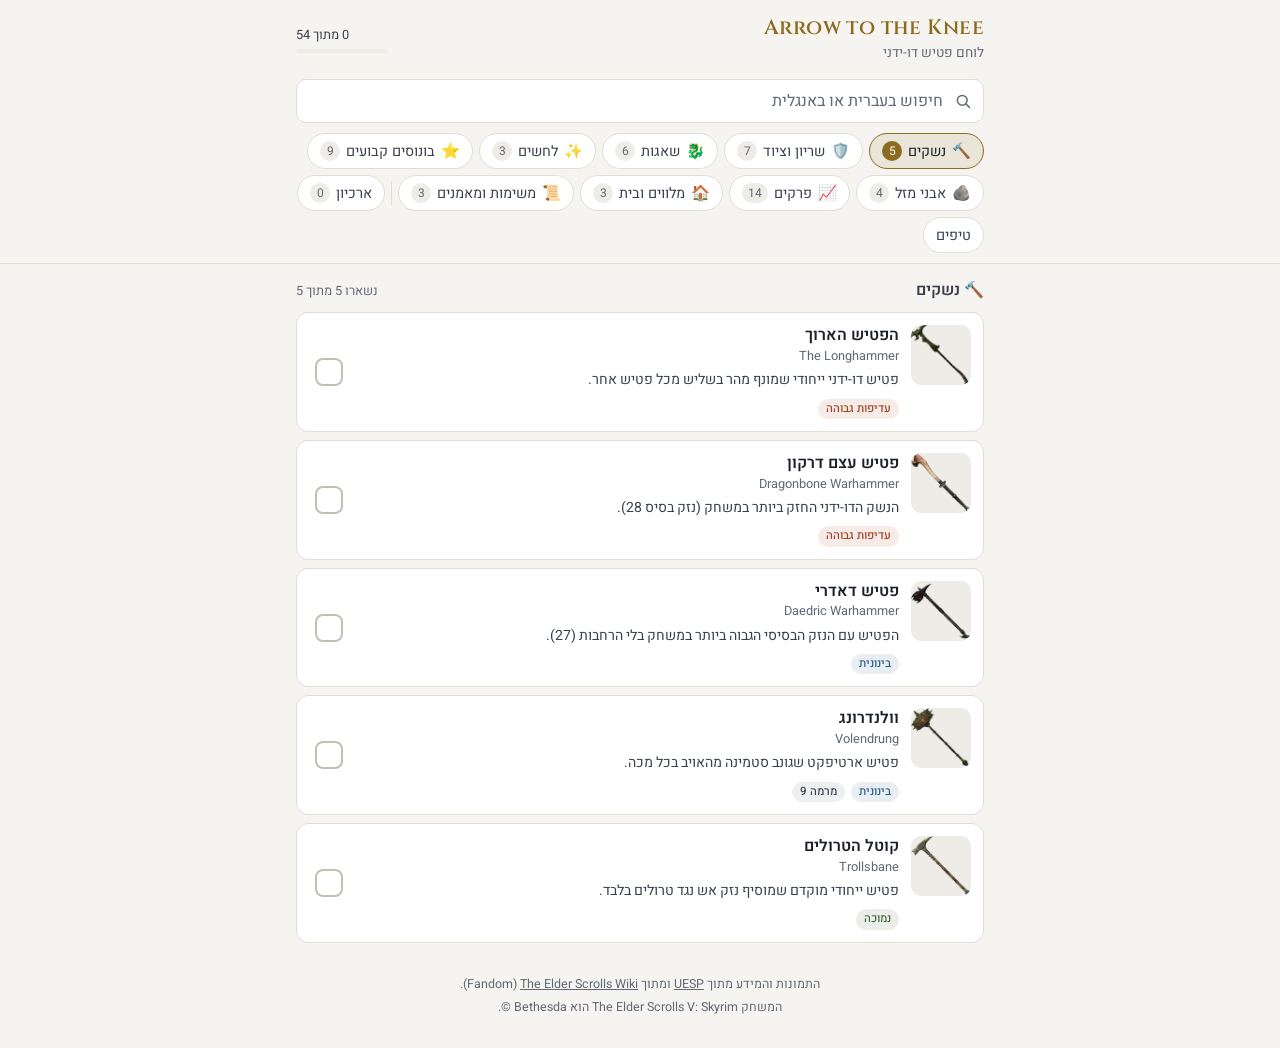
==== index.html @ 85829e0a "Arrow to the Knee: Skyrim build checklist site Static Hebrew RTL checklist for a two-handed warhamme" ====
<!doctype html>
<html lang="he" dir="rtl">
<head>
  <meta charset="utf-8">
  <meta name="viewport" content="width=device-width, initial-scale=1, viewport-fit=cover">
  <meta name="color-scheme" content="dark light">
  <meta name="theme-color" content="#12161c" media="(prefers-color-scheme: dark)">
  <meta name="theme-color" content="#f5f4f0" media="(prefers-color-scheme: light)">
  <title>Arrow to the Knee</title>
  <link rel="preconnect" href="https://fonts.googleapis.com">
  <link rel="preconnect" href="https://fonts.gstatic.com" crossorigin>
  <link rel="stylesheet" href="https://fonts.googleapis.com/css2?family=Cinzel:wght@600&family=Heebo:wght@400;500;600;700&display=swap">
  <link rel="stylesheet" href="styles.css">
</head>
<body>
  <header class="app-header">
    <div class="container header-row">
      <div class="brand">
        <h1 class="title"><bdi dir="ltr">Arrow to the Knee</bdi></h1>
        <p class="subtitle" id="build-name"></p>
        <label class="build-switcher" id="build-switcher-wrap" hidden>
          <span class="visually-hidden">בחירת בילד</span>
          <select id="build-switcher"></select>
        </label>
      </div>
      <div class="header-side">
        <div class="progress" id="progress" aria-live="polite">
          <span class="progress-text" id="progress-text"></span>
          <span class="progress-bar" aria-hidden="true"><span id="progress-fill"></span></span>
        </div>
      </div>
    </div>
  </header>

  <div class="toolbar">
    <div class="container">
      <div class="search">
        <svg class="search-icon" viewBox="0 0 24 24" aria-hidden="true"><circle cx="11" cy="11" r="6.5"/><path d="m16 16 4.5 4.5"/></svg>
        <input type="search" id="search" placeholder="חיפוש בעברית או באנגלית" autocomplete="off" autocapitalize="off" spellcheck="false" enterkeyhint="search" aria-label="חיפוש">
      </div>
      <nav class="tabs" id="tabs" role="tablist" aria-label="קטגוריות"></nav>
    </div>
  </div>

  <main class="container" id="main">
    <div id="list" aria-live="polite"></div>
    <noscript><p class="empty">האתר דורש JavaScript.</p></noscript>
  </main>

  <footer class="container footer">
    <p>
      התמונות והמידע מתוך
      <a href="https://en.uesp.net/" target="_blank" rel="noopener noreferrer"><bdi>UESP</bdi></a>
      ומתוך
      <a href="https://elderscrolls.fandom.com/" target="_blank" rel="noopener noreferrer"><bdi>The Elder Scrolls Wiki</bdi></a>&nbsp;(<bdi>Fandom</bdi>).
    </p>
    <p>המשחק <bdi>The Elder Scrolls V: Skyrim</bdi> הוא <bdi>© Bethesda</bdi>.</p>
  </footer>

  <dialog class="sheet" id="sheet" aria-labelledby="sheet-title">
    <div class="sheet-scroll" id="sheet-body"></div>
  </dialog>

  <div class="toast" id="toast" role="status" aria-live="polite" hidden>
    <span class="toast-text" id="toast-text"></span>
    <button type="button" class="toast-undo" id="toast-undo">ביטול</button>
  </div>

  <script src="app.js" defer></script>
</body>
</html>
---- styles.css ----
/* Arrow to the Knee — styles */

:root {
  --bg: #12161c;
  --surface: #1a2029;
  --surface-2: #232b36;
  --border: #2b3441;
  --border-strong: #3d4858;
  --text: #e6e8ec;
  --text-2: #c3c8d1;
  --muted: #929bab;
  --accent: #c8a456;
  --accent-strong: #d8b86c;
  --accent-ink: #1b1607;
  --accent-soft: rgba(200, 164, 86, 0.14);
  --high-fg: #e5a98c;
  --high-bg: rgba(214, 128, 96, 0.15);
  --med-fg: #a3bddb;
  --med-bg: rgba(129, 161, 193, 0.15);
  --low-fg: #aab8a3;
  --low-bg: rgba(143, 165, 138, 0.14);
  --lvl-fg: #c3c8d1;
  --lvl-bg: rgba(151, 160, 174, 0.13);
  --toast-bg: #2b3442;
  --toast-fg: #eef0f3;
  --backdrop: rgba(4, 6, 9, 0.62);
  --shadow: 0 12px 40px rgba(0, 0, 0, 0.45);
  --radius: 12px;
  --font: "Heebo", system-ui, -apple-system, "Segoe UI", Arial, sans-serif;
  --font-brand: "Cinzel", Georgia, "Times New Roman", serif;
  color-scheme: dark;
}

@media (prefers-color-scheme: light) {
  :root {
    --bg: #f5f4f0;
    --surface: #ffffff;
    --surface-2: #eeece6;
    --border: #e0ddd5;
    --border-strong: #c4bfb3;
    --text: #1c2027;
    --text-2: #3a404b;
    --muted: #616976;
    --accent: #8d6b1e;
    --accent-strong: #7a5c16;
    --accent-ink: #ffffff;
    --accent-soft: rgba(141, 107, 30, 0.11);
    --high-fg: #9c4424;
    --high-bg: rgba(191, 92, 56, 0.12);
    --med-fg: #2f5a86;
    --med-bg: rgba(64, 112, 160, 0.12);
    --low-fg: #4b6544;
    --low-bg: rgba(90, 125, 82, 0.13);
    --lvl-fg: #3a404b;
    --lvl-bg: rgba(90, 98, 112, 0.1);
    --toast-bg: #232a35;
    --toast-fg: #f3f4f6;
    --backdrop: rgba(20, 22, 26, 0.45);
    --shadow: 0 12px 40px rgba(20, 22, 26, 0.18);
    color-scheme: light;
  }
}

*,
*::before,
*::after {
  box-sizing: border-box;
}

html {
  -webkit-text-size-adjust: 100%;
  text-size-adjust: 100%;
}

body {
  margin: 0;
  background: var(--bg);
  color: var(--text);
  font-family: var(--font);
  font-size: 16px;
  line-height: 1.5;
  overflow-x: clip;
  -webkit-tap-highlight-color: transparent;
}

body.sheet-open {
  overflow: hidden;
}

button,
input,
select {
  font: inherit;
  color: inherit;
}

button {
  cursor: pointer;
}

a {
  color: var(--accent);
}

:focus-visible {
  outline: 2px solid var(--accent);
  outline-offset: 2px;
}

.visually-hidden {
  position: absolute;
  width: 1px;
  height: 1px;
  overflow: hidden;
  clip: rect(0 0 0 0);
  white-space: nowrap;
}

[hidden] {
  display: none !important;
}

.container {
  width: 100%;
  max-width: 720px;
  margin-inline: auto;
  padding-inline: 16px;
}

/* Header */

.app-header {
  padding-top: env(safe-area-inset-top);
}

.header-row {
  display: flex;
  align-items: center;
  justify-content: space-between;
  gap: 12px;
  padding-block: 16px 10px;
}

.brand {
  min-width: 0;
}

.title {
  margin: 0;
  font-family: var(--font-brand);
  font-weight: 600;
  font-size: 1.3rem;
  line-height: 1.2;
  letter-spacing: 0.02em;
  color: var(--accent);
}

.subtitle {
  margin: 2px 0 0;
  font-size: 0.85rem;
  color: var(--muted);
}

.header-side {
  display: flex;
  flex-direction: column;
  align-items: flex-end;
  gap: 6px;
  flex-shrink: 0;
}

.build-switcher {
  position: relative;
  display: inline-block;
  max-width: 100%;
  margin-top: 6px;
}

.build-switcher::after {
  content: "";
  position: absolute;
  inset-inline-end: 11px;
  top: 50%;
  width: 6px;
  height: 6px;
  margin-top: -5px;
  border-right: 1.5px solid var(--muted);
  border-bottom: 1.5px solid var(--muted);
  transform: rotate(45deg);
  pointer-events: none;
}

.build-switcher select {
  appearance: none;
  -webkit-appearance: none;
  max-width: 100%;
  height: 32px;
  padding-block: 0;
  padding-inline: 10px 30px;
  border: 1px solid var(--border);
  border-radius: 8px;
  background: var(--surface);
  color: var(--text-2);
  font-size: 0.85rem;
  text-overflow: ellipsis;
  cursor: pointer;
}

.progress {
  display: flex;
  flex-direction: column;
  align-items: flex-end;
  gap: 4px;
}

.progress-text {
  font-size: 0.8rem;
  color: var(--text-2);
  font-variant-numeric: tabular-nums;
  white-space: nowrap;
}

.progress-bar {
  display: block;
  width: 92px;
  height: 4px;
  border-radius: 99px;
  background: var(--surface-2);
  overflow: hidden;
}

.progress-bar > span {
  display: block;
  height: 100%;
  width: 0;
  background: var(--accent);
  border-radius: inherit;
  transition: width 0.3s ease;
}

/* Toolbar: search + tabs */

.toolbar {
  position: sticky;
  top: 0;
  z-index: 10;
  background: var(--bg);
  border-bottom: 1px solid var(--border);
  padding-top: 6px;
}

.search {
  position: relative;
}

.search-icon {
  position: absolute;
  inset-inline-start: 12px;
  top: 50%;
  width: 18px;
  height: 18px;
  transform: translateY(-50%);
  fill: none;
  stroke: var(--muted);
  stroke-width: 2;
  stroke-linecap: round;
  pointer-events: none;
}

.search input {
  width: 100%;
  height: 44px;
  padding-inline: 40px 12px;
  border: 1px solid var(--border);
  border-radius: 10px;
  background: var(--surface);
  font-size: 16px;
}

.search input::placeholder {
  color: var(--muted);
}

.search input:focus-visible {
  outline-offset: 0;
  border-color: var(--accent);
}

.tabs {
  display: flex;
  gap: 6px;
  overflow-x: auto;
  overscroll-behavior-x: contain;
  scrollbar-width: none;
  padding-block: 10px;
  margin-inline: -16px;
  padding-inline: 16px;
  scroll-padding-inline: 16px;
}

.tabs::-webkit-scrollbar {
  display: none;
}

@media (min-width: 720px) {
  .tabs {
    flex-wrap: wrap;
    overflow-x: visible;
  }
}

.tab {
  display: inline-flex;
  align-items: center;
  gap: 6px;
  flex-shrink: 0;
  height: 36px;
  padding-inline: 12px;
  border: 1px solid var(--border);
  border-radius: 999px;
  background: var(--surface);
  color: var(--text-2);
  font-size: 0.9rem;
  white-space: nowrap;
}

.tab-icon {
  font-size: 0.95rem;
  line-height: 1;
}

.tab-count {
  min-width: 20px;
  padding-inline: 6px;
  border-radius: 99px;
  background: var(--surface-2);
  color: var(--muted);
  font-size: 0.75rem;
  line-height: 20px;
  text-align: center;
  font-variant-numeric: tabular-nums;
}

.tab[aria-selected="true"] {
  border-color: var(--accent);
  background: var(--accent-soft);
  color: var(--text);
}

.tab[aria-selected="true"] .tab-count {
  background: var(--accent);
  color: var(--accent-ink);
}

.tab-sep {
  flex-shrink: 0;
  width: 1px;
  margin-block: 6px;
  background: var(--border);
}

/* List */

main {
  padding-top: 14px;
  min-height: 50vh;
}

.list-head {
  display: flex;
  align-items: baseline;
  justify-content: space-between;
  gap: 8px;
  margin: 0 0 10px;
}

.list-title {
  margin: 0;
  font-size: 1rem;
  font-weight: 600;
  color: var(--text-2);
}

.list-meta {
  font-size: 0.8rem;
  color: var(--muted);
}

.group {
  margin-bottom: 18px;
}

.group-title {
  display: flex;
  align-items: center;
  gap: 6px;
  margin: 0 0 8px;
  font-size: 0.85rem;
  font-weight: 600;
  color: var(--muted);
}

.cards {
  list-style: none;
  margin: 0;
  padding: 0;
}

.card {
  display: grid;
  grid-template-columns: minmax(0, 1fr) auto;
  align-items: center;
  margin-bottom: 8px;
  border: 1px solid var(--border);
  border-radius: var(--radius);
  background: var(--surface);
}

.card-open {
  display: grid;
  grid-template-columns: 60px minmax(0, 1fr);
  align-items: start;
  gap: 12px;
  width: 100%;
  padding: 12px;
  padding-inline-end: 4px;
  border: 0;
  border-radius: var(--radius);
  background: none;
  text-align: start;
}

@media (hover: hover) {
  .card:hover {
    border-color: var(--border-strong);
  }
}

.card-open:focus-visible {
  outline-offset: -2px;
}

.card-body {
  display: block;
  min-width: 0;
}

.name-he {
  display: block;
  font-weight: 600;
  font-size: 1rem;
  line-height: 1.35;
}

.name-en {
  display: block;
  margin-top: 1px;
  font-size: 0.8rem;
  line-height: 1.35;
  color: var(--muted);
  text-align: right;
  overflow-wrap: anywhere;
}

.summary {
  display: block;
  margin-top: 5px;
  font-size: 0.88rem;
  line-height: 1.45;
  color: var(--text-2);
}

.badges {
  display: flex;
  flex-wrap: wrap;
  gap: 6px;
  margin-top: 8px;
}

.badge {
  display: inline-block;
  padding: 1px 8px;
  border-radius: 99px;
  font-size: 0.72rem;
  font-weight: 500;
  line-height: 1.6;
  white-space: nowrap;
}

.badge-high { color: var(--high-fg); background: var(--high-bg); }
.badge-medium { color: var(--med-fg); background: var(--med-bg); }
.badge-low { color: var(--low-fg); background: var(--low-bg); }
.badge-level { color: var(--lvl-fg); background: var(--lvl-bg); }

.done-date {
  display: block;
  margin-top: 6px;
  font-size: 0.78rem;
  color: var(--muted);
}

/* Thumbnails */

.thumb {
  display: grid;
  place-items: center;
  width: 60px;
  height: 60px;
  border-radius: 10px;
  background: var(--surface-2);
  overflow: hidden;
  flex-shrink: 0;
}

.thumb img {
  display: block;
  width: 100%;
  height: 100%;
  object-fit: cover;
}

.thumb-emoji {
  font-size: 28px;
  line-height: 1;
}

.thumb-lg {
  width: 112px;
  height: 112px;
  border-radius: 14px;
}

.thumb-lg .thumb-emoji {
  font-size: 48px;
}

/* Check (V) */

.check {
  display: grid;
  place-items: center;
  width: 56px;
  height: 56px;
  margin-inline-end: 4px;
  padding: 0;
  border: 0;
  border-radius: 12px;
  background: none;
}

.check-box {
  display: grid;
  place-items: center;
  width: 28px;
  height: 28px;
  border: 2px solid var(--border-strong);
  border-radius: 8px;
  transition: background-color 0.15s ease, border-color 0.15s ease;
}

.check-box svg {
  width: 18px;
  height: 18px;
  fill: none;
  stroke: var(--accent-ink);
  stroke-width: 3;
  stroke-linecap: round;
  stroke-linejoin: round;
  opacity: 0;
  transition: opacity 0.15s ease;
}

@media (hover: hover) {
  .check:hover .check-box {
    border-color: var(--accent);
  }
}

.check[aria-checked="true"] .check-box,
.toggle-btn[aria-pressed="true"] .check-box {
  background: var(--accent);
  border-color: var(--accent);
}

.check[aria-checked="true"] .check-box svg,
.toggle-btn[aria-pressed="true"] .check-box svg {
  opacity: 1;
}

/* Empty / tips */

.empty {
  margin: 32px 0;
  padding: 24px 16px;
  border: 1px dashed var(--border);
  border-radius: var(--radius);
  text-align: center;
  color: var(--muted);
}

.tips {
  margin: 0;
  padding: 0;
  list-style: none;
  counter-reset: tip;
}

.tips li {
  position: relative;
  margin-bottom: 8px;
  padding: 12px 14px;
  padding-inline-start: 46px;
  border: 1px solid var(--border);
  border-radius: var(--radius);
  background: var(--surface);
  color: var(--text-2);
  line-height: 1.55;
  counter-increment: tip;
}

.tips li::before {
  content: counter(tip);
  position: absolute;
  inset-inline-start: 14px;
  top: 12px;
  width: 22px;
  height: 22px;
  border-radius: 99px;
  background: var(--accent-soft);
  color: var(--accent);
  font-size: 0.75rem;
  font-weight: 600;
  line-height: 22px;
  text-align: center;
}

/* Footer */

.footer {
  padding-block: 24px calc(32px + env(safe-area-inset-bottom));
  font-size: 0.78rem;
  color: var(--muted);
  text-align: center;
}

.footer p {
  margin: 0;
}

.footer p + p {
  margin-top: 4px;
}

.footer a {
  color: inherit;
}

/* Details sheet */

.sheet {
  position: fixed;
  inset: auto 0 0 0;
  width: 100%;
  max-width: 100%;
  max-height: 90dvh;
  margin: 0;
  padding: 0;
  border: 1px solid var(--border);
  border-bottom: 0;
  border-radius: 18px 18px 0 0;
  background: var(--surface);
  color: var(--text);
  box-shadow: var(--shadow);
  transform: translateY(100%);
  transition: transform 0.22s ease;
}

.sheet.is-open {
  transform: none;
}

.sheet::backdrop {
  background: var(--backdrop);
}

.sheet-scroll {
  max-height: 90dvh;
  overflow-y: auto;
  scrollbar-width: thin;
  scrollbar-color: var(--border-strong) transparent;
  overscroll-behavior: contain;
  -webkit-overflow-scrolling: touch;
}

@media (min-width: 720px) {
  .sheet {
    inset: 0;
    width: calc(100% - 48px);
    max-width: 580px;
    max-height: 86vh;
    margin: auto;
    border-bottom: 1px solid var(--border);
    border-radius: 18px;
    opacity: 0;
    transform: translateY(12px) scale(0.98);
    transition: transform 0.2s ease, opacity 0.2s ease;
  }

  .sheet.is-open {
    opacity: 1;
    transform: none;
  }

  .sheet-scroll {
    max-height: 86vh;
  }
}

.sheet-head {
  position: sticky;
  top: 0;
  z-index: 1;
  display: flex;
  justify-content: space-between;
  align-items: center;
  padding: 8px 8px 0;
  background: var(--surface);
}

.sheet-grip {
  width: 40px;
  height: 4px;
  margin-inline-start: 44px;
  border-radius: 99px;
  background: var(--border-strong);
}

@media (min-width: 720px) {
  .sheet-grip {
    visibility: hidden;
  }
}

.sheet-close {
  display: grid;
  place-items: center;
  width: 44px;
  height: 44px;
  padding: 0;
  border: 0;
  border-radius: 10px;
  background: none;
  color: var(--muted);
}

.sheet-close svg {
  width: 20px;
  height: 20px;
  fill: none;
  stroke: currentColor;
  stroke-width: 2.2;
  stroke-linecap: round;
}

@media (hover: hover) {
  .sheet-close:hover {
    background: var(--surface-2);
    color: var(--text);
  }
}

.sheet-content {
  padding: 4px 20px 8px;
}

.sheet-hero {
  display: grid;
  grid-template-columns: 112px minmax(0, 1fr);
  align-items: center;
  gap: 16px;
  margin-bottom: 8px;
}

.sheet-hero h2 {
  margin: 0;
  font-size: 1.3rem;
  line-height: 1.3;
}

.sheet-hero .name-en {
  font-size: 0.9rem;
  margin-top: 2px;
}

.img-credit {
  display: inline-block;
  margin-top: 8px;
  font-size: 0.72rem;
  color: var(--muted);
}

.sheet-section {
  margin-top: 18px;
}

.sheet-section h3 {
  margin: 0 0 6px;
  font-size: 0.82rem;
  font-weight: 600;
  letter-spacing: 0.01em;
  color: var(--accent);
}

.sheet-section p {
  margin: 0;
  color: var(--text-2);
  line-height: 1.6;
}

.sheet-section ol,
.sheet-section ul {
  margin: 0;
  padding-inline-start: 22px;
  color: var(--text-2);
  line-height: 1.6;
}

.sheet-section li + li {
  margin-top: 6px;
}

.sheet-section ol li::marker {
  color: var(--accent);
  font-weight: 600;
}

.wiki-link {
  display: inline-flex;
  align-items: center;
  gap: 6px;
  margin-top: 20px;
  padding-block: 6px;
  font-weight: 500;
  text-decoration: none;
}

.wiki-link:hover {
  text-decoration: underline;
}

.wiki-link svg {
  width: 14px;
  height: 14px;
  fill: none;
  stroke: currentColor;
  stroke-width: 2;
  stroke-linecap: round;
  stroke-linejoin: round;
}

.sheet-actions {
  position: sticky;
  bottom: 0;
  padding: 12px 20px calc(14px + env(safe-area-inset-bottom));
  border-top: 1px solid var(--border);
  background: var(--surface);
}

.toggle-btn {
  display: flex;
  align-items: center;
  justify-content: center;
  gap: 10px;
  width: 100%;
  min-height: 50px;
  padding: 8px 16px;
  border: 1px solid var(--border-strong);
  border-radius: 12px;
  background: var(--surface-2);
  font-weight: 600;
}

.toggle-btn[aria-pressed="true"] {
  border-color: var(--accent);
  background: var(--accent-soft);
}

/* Toast */

.toast {
  position: fixed;
  inset-inline: 16px;
  bottom: calc(16px + env(safe-area-inset-bottom));
  z-index: 50;
  display: flex;
  align-items: center;
  justify-content: space-between;
  gap: 12px;
  max-width: 460px;
  margin-inline: auto;
  padding: 6px 6px 6px 6px;
  padding-inline-start: 16px;
  border-radius: 12px;
  background: var(--toast-bg);
  color: var(--toast-fg);
  box-shadow: var(--shadow);
  animation: toast-in 0.2s ease;
}

.toast-text {
  font-size: 0.92rem;
}

.toast-undo {
  min-height: 40px;
  padding-inline: 14px;
  border: 0;
  border-radius: 8px;
  background: transparent;
  color: #e2c47c;
  font-weight: 600;
}

.toast-undo:hover {
  background: rgba(255, 255, 255, 0.08);
}

@keyframes toast-in {
  from {
    opacity: 0;
    transform: translateY(8px);
  }
}

@media (prefers-reduced-motion: reduce) {
  *,
  *::before,
  *::after {
    transition: none !important;
    animation: none !important;
    scroll-behavior: auto !important;
  }
}
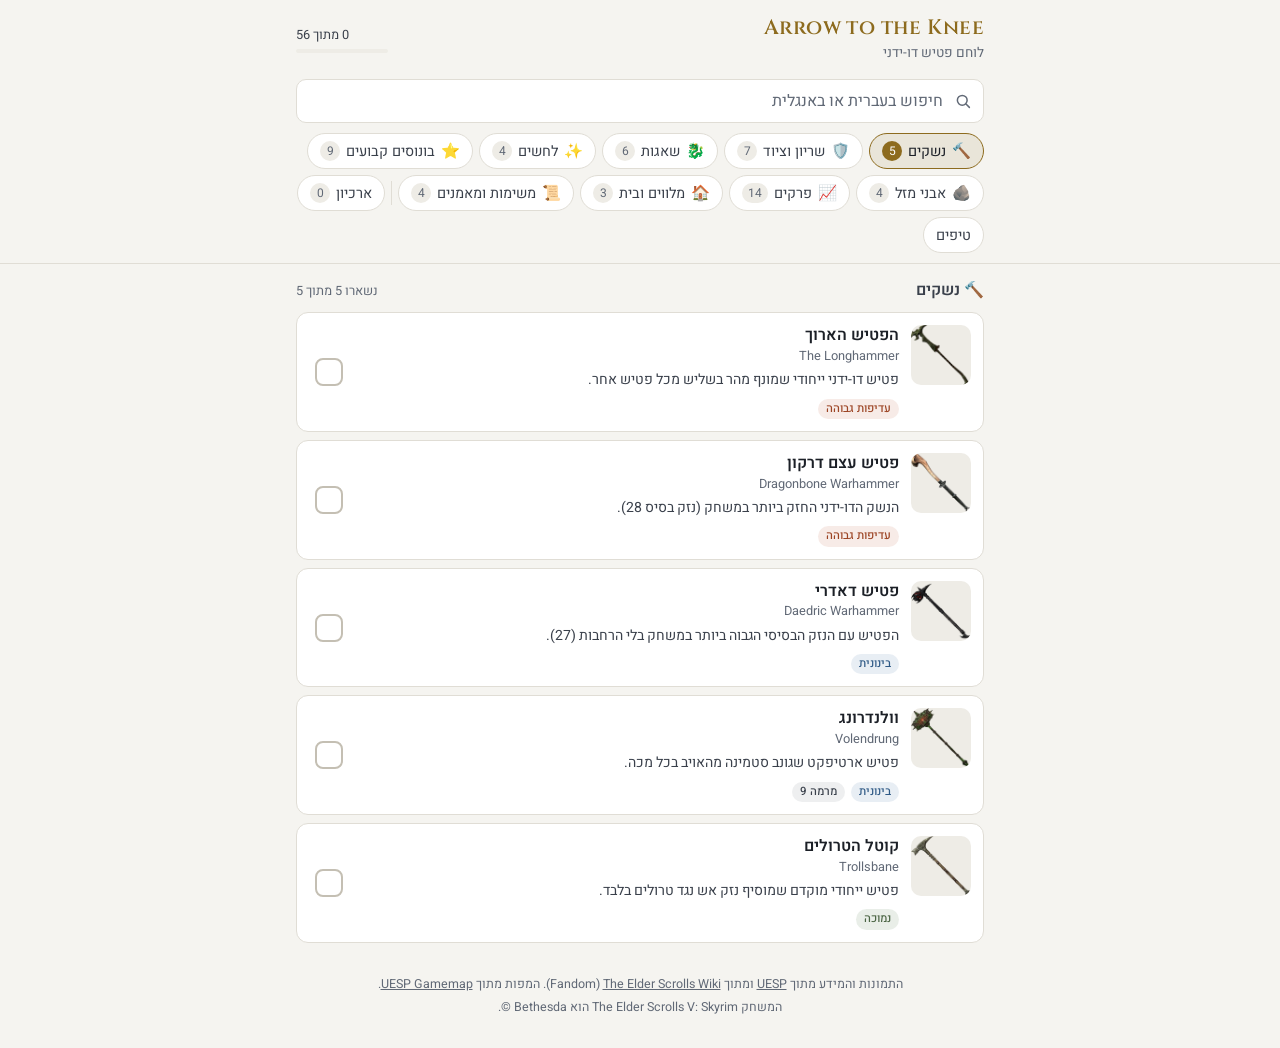
==== commit cecccdae: "feat: show item locations on the world map Items found at a real place get an "on the map" section i" ====
--- a/index.html
+++ b/index.html
@@ -53,6 +53,8 @@
       <a href="https://en.uesp.net/" target="_blank" rel="noopener noreferrer"><bdi>UESP</bdi></a>
       ומתוך
       <a href="https://elderscrolls.fandom.com/" target="_blank" rel="noopener noreferrer"><bdi>The Elder Scrolls Wiki</bdi></a>&nbsp;(<bdi>Fandom</bdi>).
+      המפות מתוך
+      <a href="https://gamemap.uesp.net/sr/" target="_blank" rel="noopener noreferrer"><bdi>UESP Gamemap</bdi></a>.
     </p>
     <p>המשחק <bdi>The Elder Scrolls V: Skyrim</bdi> הוא <bdi>© Bethesda</bdi>.</p>
   </footer>
--- a/styles.css
+++ b/styles.css
@@ -858,6 +858,229 @@
   stroke-linejoin: round;
 }
 
+/* Locations: world map with pins + map screenshots */
+
+.world-map {
+  position: relative;
+  margin: 0;
+}
+
+.world-map + .world-map {
+  margin-top: 12px;
+}
+
+.world-map-frame {
+  position: relative;
+  overflow: hidden;
+  border: 1px solid var(--border);
+  border-radius: var(--radius);
+  background: #5d857b;
+}
+
+/* --vx/--vy: top-left corner of the zoomed view, --vs: its size, all as fractions of the map. */
+.world-map-layer {
+  position: absolute;
+  left: calc(var(--vx) / var(--vs) * -100%);
+  top: calc(var(--vy) / var(--vs) * -100%);
+  width: calc(100% / var(--vs));
+  height: calc(100% / var(--vs));
+  transition: left 0.35s ease, top 0.35s ease, width 0.35s ease, height 0.35s ease;
+}
+
+.world-map.is-full .world-map-layer {
+  left: 0;
+  top: 0;
+  width: 100%;
+  height: 100%;
+}
+
+.world-map-layer img {
+  display: block;
+  width: 100%;
+  height: 100%;
+}
+
+.map-pin {
+  position: absolute;
+  display: grid;
+  place-items: center;
+  width: 22px;
+  height: 22px;
+  border: 2px solid #fff;
+  border-radius: 99px;
+  background: #b8892c;
+  color: #fff;
+  font-size: 0.72rem;
+  font-weight: 700;
+  line-height: 1;
+  box-shadow: 0 1px 4px rgba(0, 0, 0, 0.55);
+  transform: translate(-50%, -50%);
+}
+
+.map-pin:empty {
+  width: 16px;
+  height: 16px;
+}
+
+.map-caption {
+  display: flex;
+  align-items: center;
+  justify-content: space-between;
+  gap: 8px;
+  margin-top: 4px;
+}
+
+.map-zoom {
+  min-height: 36px;
+  padding-inline: 12px;
+  border: 1px solid var(--border);
+  border-radius: 8px;
+  background: var(--surface-2);
+  color: var(--text-2);
+  font-size: 0.8rem;
+  font-weight: 500;
+}
+
+@media (hover: hover) {
+  .map-zoom:hover {
+    border-color: var(--border-strong);
+  }
+}
+
+.map-credit {
+  font-size: 0.72rem;
+  color: var(--muted);
+}
+
+.map-credit a {
+  color: inherit;
+}
+
+.sheet-section .places {
+  display: flex;
+  align-items: flex-start;
+  gap: 10px;
+  margin: 10px -20px 0;
+  padding: 0 20px 4px;
+  list-style: none;
+  overflow-x: auto;
+  overscroll-behavior-x: contain;
+  scroll-snap-type: x mandatory;
+  scroll-padding-inline: 20px;
+  scrollbar-width: thin;
+}
+
+.sheet-section .place {
+  flex: 0 0 min(80%, 300px);
+  margin: 0;
+  overflow: hidden;
+  border: 1px solid var(--border);
+  border-radius: var(--radius);
+  background: var(--surface-2);
+  scroll-snap-align: start;
+}
+
+.sheet-section .places-single .place {
+  flex-basis: 100%;
+}
+
+.place-shot {
+  display: block;
+  background: var(--border);
+}
+
+.place-shot img {
+  display: block;
+  width: 100%;
+  aspect-ratio: 16 / 9;
+  object-fit: cover;
+}
+
+.place-map {
+  position: relative;
+  overflow: hidden;
+  aspect-ratio: 16 / 9;
+  background: #5d857b;
+}
+
+.place-map-layer {
+  position: absolute;
+}
+
+.place-map-layer img {
+  width: 100%;
+  height: 100%;
+  aspect-ratio: auto;
+}
+
+.place-map .map-pin {
+  left: 50%;
+  top: 50%;
+}
+
+.place-body {
+  display: flex;
+  align-items: center;
+  gap: 8px;
+  padding-block: 8px;
+  padding-inline: 10px 4px;
+}
+
+.place-num {
+  display: grid;
+  place-items: center;
+  flex-shrink: 0;
+  width: 22px;
+  height: 22px;
+  border-radius: 99px;
+  background: #b8892c;
+  color: #fff;
+  font-size: 0.72rem;
+  font-weight: 700;
+}
+
+.place-text {
+  flex: 1;
+  min-width: 0;
+}
+
+.place-name {
+  display: block;
+  font-size: 0.9rem;
+  font-weight: 500;
+  line-height: 1.35;
+  color: var(--text);
+}
+
+.place-name[dir="ltr"] {
+  text-align: right;
+}
+
+.place-link {
+  display: grid;
+  place-items: center;
+  flex-shrink: 0;
+  width: 40px;
+  height: 40px;
+  border-radius: 8px;
+}
+
+@media (hover: hover) {
+  .place-link:hover {
+    background: var(--surface);
+  }
+}
+
+.place-link svg {
+  width: 16px;
+  height: 16px;
+  fill: none;
+  stroke: currentColor;
+  stroke-width: 2;
+  stroke-linecap: round;
+  stroke-linejoin: round;
+}
+
 .sheet-actions {
   position: sticky;
   bottom: 0;
